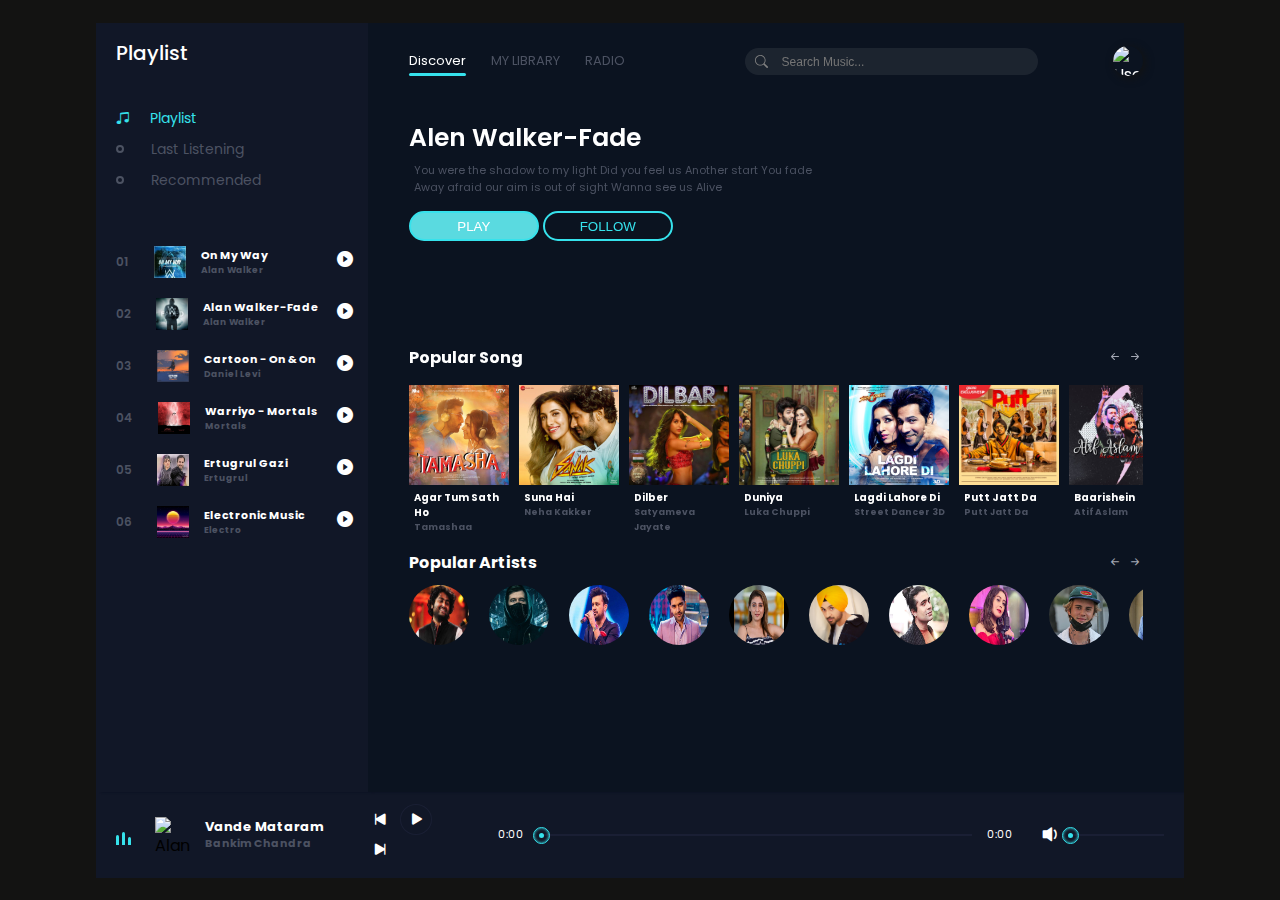
==== index (1).html @ fe424149 "create homepage" ====
<!DOCTYPE html>
<html lang="en">

<head>
    
    <meta charset="UTF-8">
    <meta name="viewport" content="width=device-width, initial-scale=1.0">
    <link rel="stylesheet" href="https://cdn.jsdelivr.net/npm/bootstrap-icons@1.7.2/font/bootstrap-icons.css">
    <link rel="stylesheet" href="style.css">
    <title>Music App</title>
</head>

<body>



<header>
    <div class="menu_side">
        <h1>Playlist</h1>
        <div class="playlist">
            <h4 class="active"><span></span><i class="bi bi-music-note-beamed"></i> Playlist</h4>
            <h4 ><span></span><i class="bi bi-music-note-beamed"></i> Last Listening</h4>
            <h4 ><span></span><i class="bi bi-music-note-beamed"></i> Recommended</h4>
        </div>
        <div class="menu_song">
            <li class="songItem">
                <span>01</span>
                <img src="img/1.jpg" alt="Alan">
                <h5>
                    On My Way
                    <div class="subtitle">Alan Walker</div>
                </h5>
                    <i class="bi playListPlay bi-play-circle-fill" id="1"></i>
            </li>
            <li class="songItem">
                <span>02</span>
                <img src="img/1.jpg" alt="Alan">
                <h5>
                    On My Way
                    <div class="subtitle">Alan Walker</div>
                </h5>
                    <i class="bi playListPlay bi-play-circle-fill" id="2"></i>
            </li>
            <li class="songItem">
                <span>03</span>
                <img src="img/1.jpg" alt="Alan">
                <h5>
                    On My Way
                    <div class="subtitle">Alan Walker</div>
                </h5>
                    <i class="bi playListPlay bi-play-circle-fill" id="3"></i>
            </li>
            <li class="songItem">
                <span>04</span>
                <img src="img/1.jpg" alt="Alan">
                <h5>
                    On My Way
                    <div class="subtitle">Alan Walker</div>
                </h5>
                    <i class="bi playListPlay bi-play-circle-fill" id="4"></i>
            </li>
            <li class="songItem">
                <span>05</span>
                <img src="img/1.jpg" alt="Alan">
                <h5>
                    On My Way
                    <div class="subtitle">Alan Walker</div>
                </h5>
                    <i class="bi playListPlay bi-play-circle-fill" id="5"></i>
            </li>
            <li class="songItem">
                <span>06</span>
                <img src="img/1.jpg" alt="Alan">
                <h5>
                    On My Way
                    <div class="subtitle">Alan Walker</div>
                </h5>
                    <i class="bi playListPlay bi-play-circle-fill" id="6"></i>
            </li>
        </div>
    </div>


    <div class="song_side">
        <nav>
            <ul>
                <li>Discover <span></span></li>
                <li>MY LIBRARY</li>
                <li>RADIO</li>
            </ul>
            <div class="search">
                <i class="bi bi-search"></i>
                <input type="text" placeholder="Search Music...">
            </div>
            <div class="user">
                <img src="bg.jpg" alt="User" title="InovationHub">
            </div>
        </nav>
        <div class="content">
            <h1>Alen Walker-Fade</h1>
            <p>
                You were the shadow to my light Did you feel us Another start You fade 
                <br>
                Away afraid our aim is out of sight Wanna see us Alive
            </p>
            <div class="buttons">
                <button>PLAY</button>
                <button>FOLLOW</button>
            </div>
        </div>
        <div class="popular_song">
            <div class="h4">
                <h4>Popular Song</h4>
                <div class="btn_s">
                    <i id="left_scroll" class="bi bi-arrow-left-short"></i>
                    <i id="right_scroll" class="bi bi-arrow-right-short"></i>
                </div>
            </div>
            <div class="pop_song">
                <li class="songItem">
                    <div class="img_play">
                        <img src="img/1.jpg" alt="alan">
                        <i class="bi playListPlay bi-play-circle-fill" id="7"></i>
                    </div>
                    <h5>On My Way
                        <br>
                        <div class="subtitle">Alan Walker</div>
                    </h5>
                </li>
                <li class="songItem">
                    <div class="img_play">
                        <img src="img/1.jpg" alt="alan">
                        <i class="bi playListPlay bi-play-circle-fill" id="8"></i>
                        <!-- change All id  -->
                    </div>
                    <h5>On My Way
                        <br>
                        <div class="subtitle">Alan Walker</div>
                    </h5>
                </li>
                <li class="songItem">
                    <div class="img_play">
                        <img src="img/1.jpg" alt="alan">
                        <i class="bi playListPlay bi-play-circle-fill" id="9"></i>
                    </div>
                    <h5>On My Way
                        <br>
                        <div class="subtitle">Alan Walker</div>
                    </h5>
                </li>
                <li class="songItem">
                    <div class="img_play">
                        <img src="img/1.jpg" alt="alan">
                        <i class="bi playListPlay bi-play-circle-fill" id="10"></i>
                    </div>
                    <h5>On My Way
                        <br>
                        <div class="subtitle">Alan Walker</div>
                    </h5>
                </li>
                <li class="songItem">
                    <div class="img_play">
                        <img src="img/1.jpg" alt="alan">
                        <i class="bi playListPlay bi-play-circle-fill" id="11"></i>
                    </div>
                    <h5>On My Way
                        <br>
                        <div class="subtitle">Alan Walker</div>
                    </h5>
                </li>
                <li class="songItem">
                    <div class="img_play">
                        <img src="img/1.jpg" alt="alan">
                        <i class="bi playListPlay bi-play-circle-fill" id="12"></i>
                    </div>
                    <h5>On My Way
                        <br>
                        <div class="subtitle">Alan Walker</div>
                    </h5>
                </li>
                <li class="songItem">
                    <div class="img_play">
                        <img src="img/1.jpg" alt="alan">
                        <i class="bi playListPlay bi-play-circle-fill" id="13"></i>
                    </div>
                    <h5>On My Way
                        <br>
                        <div class="subtitle">Alan Walker</div>
                    </h5>
                </li>
                <li class="songItem">
                    <div class="img_play">
                        <img src="img/1.jpg" alt="alan">
                        <i class="bi playListPlay bi-play-circle-fill" id="14"></i>
                    </div>
                    <h5>On My Way
                        <br>
                        <div class="subtitle">Alan Walker</div>
                    </h5>
                </li>
                <li class="songItem">
                    <div class="img_play">
                        <img src="img/1.jpg" alt="alan">
                        <i class="bi playListPlay bi-play-circle-fill" id="15"></i>
                    </div>
                    <h5>On My Way
                        <br>
                        <div class="subtitle">Alan Walker</div>
                    </h5>
                </li>
            </div>
        </div>
        <div class="popular_artists">
            <div class="h4">
                <h4>Popular Artists</h4>
                <div class="btn_s">
                    <i id="left_scrolls" class="bi bi-arrow-left-short"></i>
                    <i id="right_scrolls" class="bi bi-arrow-right-short"></i>
                </div>
            </div>
            <div class="item">
                <li>
                    <img src="img/arjit.jpg" alt="Arjit Singh" title="Arjit Singh">
                </li>
                <li>
                    <img src="img/alan.jpg" alt="Alan Walker" title="Alan Walker">
                </li>
                <li>
                    <img src="img/atif.jpg" alt="Atif Aslam" title="Atif Aslam">
                </li>
                <li>
                    <img src="img/guru.jpg" alt="Guru RAndawa" title="Guru Randawa">
                </li>
                <li>
                    <img src="img/dhvani.jpg" alt="Dhvani" title="Dhvani">
                </li>
                <li>
                    <img src="img/Diljit_Dosanjh.jpg" alt="Diljit Dosanjh" title="Diljit Dosanjh">
                </li>
                <li>
                    <img src="img/jubin Nautiyal.jpg" alt="Jubin Nautiyal" title="Jubin Nautiyal">
                </li>
                <li>
                    <img src="img/neha.jpg" alt="Neha Kakker" title="Neha Kakker">
                </li>
                <li>
                    <img src="img/justin-bieber-lede.jpg" alt="Justin Bieber" title="Justin Bieber">
                </li>
                <li>
                    <img src="img/honey.jpg" alt="Honey Singh" title="Honey Singh">
                </li>
                <li>
                    <img src="img/akhil.jpg" alt="Akhil" title="Akhil">
                </li>
                <!-- change all img  -->
            </div>
        </div>
    </div>


    <div class="master_play">
        <div class="wave">
            <div class="wave1"></div>
            <div class="wave1"></div>
            <div class="wave1"></div>
        </div>
        <img src="img/26th.jpg" alt="Alan" id="poster_master_play">
        <h5 id="title">Vande Mataram<br>
            <div class="subtitle">Bankim Chandra</div>
        </h5>
        <div class="icon">
            <i class="bi bi-skip-start-fill" id="back"></i>
            <i class="bi bi-play-fill" id="masterPlay"></i>
            <i class="bi bi-skip-end-fill" id="next"></i>
        </div>
        <span id="currentStart">0:00</span>
        <div class="bar">
            <input type="range" id="seek" min="0" value="0" max="100">
            <div class="bar2" id="bar2"></div>
            <div class="dot"></div>
        </div>
        <span id="currentEnd">0:00</span>

        <div class="vol">
            <i class="bi bi-volume-down-fill" id="vol_icon"></i>
            <input type="range" id="vol" min="0" value="30" max="100">
            <div class="vol_bar"></div>
            <div class="dot" id="vol_dot"></div>
        </div>
    </div>
</header>
    <script src="script.js"></script>
</body>

</html>
---- style.css ----
@import url('https://fonts.googleapis.com/css2?family=Poppins:wght@100;200;300;400;500;600;700;800;900&display=swap');
* {
    padding: 0%;
    margin: 0%;
    box-sizing: border-box;
}

body {
    width: 100%;
    height: 100vh;
    background-color: #131312;
    font-family: 'Poppins' , sans-serif;
    display: flex;
    align-items: center;
    justify-content: center;
}

header {
    width: 85%;
    height: 95%;
    /* border: 1px solid #fff; */
    display: flex;
    flex-wrap: wrap;
    overflow: hidden;
}

header .menu_side, .song_side {
    position: relative;
    width: 25%;
    height: 90%;
    /* border: 1px solid #fff; */
    background-color: #111727;
    box-shadow: 5px 0px 2px #090f1f;
    color: #fff;
}

header .song_side {
    width:75%;
    background: #0b1320;
}

header .master_play {
    width: 100%;
    height: 10%;
    background: #111727;
    box-shadow: 0px 3px 8px #090f1f;
}

header .menu_side h1 {
    font-size: 20px;
    margin: 15px 0px 0px 20px;
    font-weight: 500;
}

header .menu_side .playlist {
    margin:  40px 0px 0px 20px;
}

header .menu_side .playlist h4 {
    font-size: 14px;
    font-weight: 400;
    padding-bottom: 10px;
    color: #4c5262;
    cursor: pointer;
    display: flex;
    align-items: center;
    transition: .3s linear;
}
header .menu_side .playlist h4:hover {
    color: #fff;
}
header .menu_side .playlist h4 span{
    position: relative;
    margin-right: 35px;
}
header .menu_side .playlist h4 span::before{
    content: '';
    position: absolute;
    width: 4px;
    height: 4px;
    border: 2px solid #4c5262;
    border-radius: 50%;
    top: -4px;
    transition: .3s linear;
}
header .menu_side .playlist h4:hover span::before{
    border: 2px solid #fff;
}
header .menu_side .playlist h4 .bi{
    display: none;
}
header .menu_side .playlist .active{
    color: #36e2ec;
}
header .menu_side .playlist .active span{
    display: none;
}
header .menu_side .playlist .active .bi{
    display: flex;
    margin-right: 20px;
}
header .menu_side .menu_song {
    width: 100%;
    height: 300px;
    /* border: 1px solid #fff; */
    margin-top: 40px;
}
header .menu_side .menu_song li{
    position: relative;
    list-style-type: none;
    padding: 5px 0px 5px 20px;
    display: flex;
    align-items: center;
    margin-bottom: 10px;
    cursor: pointer;
    transition: .3s linear;
}
header .menu_side .menu_song li:hover{
    background: rgb(105, 105, 170,.1);
}
header .menu_side .menu_song li span{
    font-size: 12px;
    font-weight: 600;
    color: #4c5262;
}
header .menu_side .menu_song li img{
    width: 32px;
    height: 32px;
    margin-left: 25px;
}
header .menu_side .menu_song li h5{
    font-size: 11px;
    margin-left: 15px;
}
header .menu_side .menu_song li h5 .subtitle{
    font-size: 9px;
    color: #4c5262;
}
header .menu_side .menu_song li .bi{
    position: absolute;
    right: 15px;
    top: 6px;
    font-size: 16px;
}

header .master_play {
    display: flex;
    align-items: center;
    padding: 0px 20px;
}
header .master_play .wave{
    width: 30px;
    height: 30px;
    /* border: 1px solid #fff; */
    padding-bottom: 5px;
    display: flex;
    align-items: flex-end;
    margin-right: 10px;
}
header .master_play .wave .wave1{
    width: 3px;
    height: 10px;
    margin-right: 3px ;
    border-radius: 10px 10px 0px 0px ;
    background: #36e2ec;
    animation: unset;
}
header .master_play .wave .wave1:nth-child(2){
    height: 13px;
    /* animation-delay: .4s; */
}
header .master_play .wave .wave1:nth-child(3){
    height: 8px;
    /* animation-delay: .8s; */
}
/* javascript class wave  */
header .master_play .active2 .wave1{
    animation: wave .5s linear infinite;
}
header .master_play .active2 .wave1:nth-child(2){
    animation-delay: .4s;
}
header .master_play .active2 .wave1:nth-child(3){
    animation-delay: .8s;
}

@keyframes wave {
    0%{
        height: 10px;
    }
    50%{
        height: 15px;
    }
    100%{
        height: 10px;
    }
}


header .master_play img {
    width: 35px;
    height: 35px;
}
header .master_play h5 {
    width: 130px;
    font-size: 13px;
    margin-left: 15px;
    color: #fff;
    line-height: 17px;
}
header .master_play h5 .subtitle{
   font-size: 11px;
   color: #4c5262;
}
header .master_play .icon{
   font-size: 20px;
   color: #fff;
   margin: 0px 20px 0px 40px;
   outline: none;
}
header .master_play .icon .bi{
 cursor: pointer;
 outline: none;
}
header .master_play .icon .bi:nth-child(2){
border: 1px solid rgb(105, 105, 170,.1);
border-radius: 50%;
padding: 1px 4px 0px 6px;
margin: 0px 5px;
transition: .3s linear;
}

header .master_play span {
    color: #fff;
    width: 32px;
    font-size: 11px;
    font-weight: 400;
}
header .master_play #currentStart{
    margin: 0px 0px 0px 20px;
}

header .master_play .bar {
    position: relative;
    width: 43%;
    height: 2px;
    background: rgb(105, 105, 170,.1);
    margin: 0px 15px 0px 10px;
}
header .master_play .bar .bar2{
   position: absolute;
   background: #36e2ec;
   width: 0%;
   height: 100%;
   top: 0;
   transition: 1s linear;
}
header .master_play .bar .dot{
   position: absolute;
   width: 5px;
   height: 5px;
   background: #36e2ec;
   border-radius: 50%;
   left: 0%;
   top: -1px;
   transition: 1s linear;
}
header .master_play .bar .dot::before{
    content: '';
   position: absolute;
   width: 15px;
   height: 15px;
   border:1px solid #36e2ec;
   border-radius: 50%;
   left: -6px;
   top: -6px;
  box-shadow: inset 0px 0px 3px #36e2ec;
}
header .master_play .bar input{
   position: absolute;
   width: 100%;
   top: -6px;
   left: 0;
   cursor: pointer;
   z-index: 99999999;
   transition: 3s linear;
   opacity: 0;
}
header .master_play .vol{
  position: relative;
  width: 100px;
  height: 2px;
  margin-left: 50px;
 background: rgb(105, 105, 170,.1); 
}
header .master_play .vol .bi{
position: absolute;
color: #fff;
font-size: 25px;
top: -17px;
left: -30px;
}
header .master_play .vol input{
    position: absolute;
    width: 100%;
    top: -10px;
    left: 0;
    cursor: pointer;
    z-index: 99999999;
    transition: 3s linear;
    opacity: 0;
 }

 header .master_play .vol .vol_bar{
    position: absolute;
    background: #36e2ec;
    width: 0%;
    height: 100%;
    top: 0;
    transition: 1s linear;
 }
 header .master_play .vol .dot{
    position: absolute;
    width: 5px;
    height: 5px;
    background: #36e2ec;
    border-radius: 50%;
    left: 0%;
    top: -1px;
    transition: 1s linear;
 }
 header .master_play .vol .dot::before{
     content: '';
    position: absolute;
    width: 15px;
    height: 15px;
    border:1px solid #36e2ec;
    border-radius: 50%;
    left: -6px;
    top: -6px;
   box-shadow: inset 0px 0px 3px #36e2ec;
 }

 header .song_side {
     z-index: 2;
 }
 header .song_side::before{
     content: '';
     position: absolute;
     width: 100%;
     height: 300px;
     background: url('bg.png');
     z-index: -1;
 }
 header .song_side nav{
    width: 90%;
    height: 10%;
    margin: auto;
    /* border: 1px solid #fff; */
    display: flex;
    align-items: center;
    justify-content: space-between;
 }
 header .song_side nav ul{
    display: flex;
 }
 header .song_side nav ul li{
    position: relative;
    list-style-type: none;
    font-size: 13px;
    color: #4c5262;
    margin-right: 25px;
    cursor: pointer;
    transition: .3s linear;
 }
 header .song_side nav ul li:hover{
   color: #fff;
 }
 header .song_side nav ul li:nth-child(1){
   color: #fff;
 }
 header .song_side nav ul li span{
   position: absolute;
   width: 100%;
   height: 2.5px;
   background: #36e2ec;
   bottom: -5px;
   left: 0;
   border-radius: 20px;
 }
 header .song_side nav .search{
   position: relative;
   width: 40%;
   padding: 1px 10px;
   border-radius: 20px;
   color: gray;
 }
 header .song_side nav .search::before{
     content: '';
   position: absolute;
   width: 100%;
   height: 100%;
   border-radius: 20px;
   background: rgb(184, 184, 184,.1);
   backdrop-filter: blur(5px);
   z-index: -1;
 }
 header .song_side nav .search .bi{
    font-size: 13px;
    padding: 3px 0px 0px 10px;
 }
 header .song_side nav .search input{
    background: none;
    outline: none;
    border: none;
    padding: 0px 10px;
    color: #fff;
    font-size: 12px;
 }
 header .song_side nav .user{
    position: relative;
    width: 30px;
    height: 30px;
    border-radius: 50%;
    cursor: pointer;
 }
 header .song_side nav .user img{
    position: absolute;
    width: 30px;
    height: 30px;
    border-radius: 50%;
    box-shadow: 2px 2px 8px #131312;
 }

 header .song_side .content {
     width:90%;
     height: 30%;
     margin: auto;
     /* border: 1px solid #fff; */
     padding-top: 20px;
 }
 
 header .song_side .content h1{
    font-size: 25px;
    font-weight: 600;
 }
 header .song_side .content p{
    font-size: 11px;
    font-weight: 400;
    color: #4c5262;
    margin: 5px;
 }
 header .song_side .content .buttons{
    margin-top: 15px;
 }
 header .song_side .content .buttons button{
    width: 130px;
    height: 30px;
    border: 2px solid #36e2ec;
    outline: none;
    border-radius: 20px;
    background: #5adae0;
    color: #fff;
    cursor: pointer;
    transition: .3s linear;
 }
 header .song_side .content .buttons button:hover{
    border: 2px solid #36e2ec;
    background: none;
    color: #36e2ec;
 }
 header .song_side .content .buttons button:nth-child(2){
    border: 2px solid #36e2ec;
    background: none;
    color: #36e2ec;
 }
 header .song_side .content .buttons button:nth-child(2):hover{
    border: 2px solid #36e2ec;
    background: #36e2ec;
    color: #fff;
 }

 header .song_side .popular_song {
     width: 90%;
     height: auto;
     /* border: 1px solid #fff; */
     margin: auto;
     margin-top: 15px;
 }
 header .song_side .popular_song .h4{
    display: flex;
    align-items: center;
    justify-content: space-between;
 }
 header .song_side .popular_song .h4 .bi{
    color: #a4a8b4;
    cursor: pointer;
    transition: .3s linear;
 }
 header .song_side .popular_song .h4 .bi:hover{
    color: #fff;
 }

 header .song_side .popular_song .pop_song {
     width: 100%;
     height: 150px;
     margin-top: 15px;
     display: flex;
     overflow-x: auto;
     scroll-behavior: smooth;
 }
 header .song_side .popular_song .pop_song::-webkit-scrollbar{
     display: none;
 }
 header .song_side .popular_song .pop_song li{
     min-width: 100px;
     height: 140px;
     list-style-type: none;
     margin-right: 10px;
     transition: .3s linear;
 }
 header .song_side .popular_song .pop_song li:hover{
     background: rgb(105, 105, 170,.1);
 }
 header .song_side .popular_song .pop_song li .img_play{
    position: relative;
    width: 100px;
    height: 100px;
    display: flex;
    align-items: center;
    justify-content: center;
 }
 header .song_side .popular_song .pop_song li .img_play img{
   width: 100%;
   height: 100%;
 }
 header .song_side .popular_song .pop_song li .img_play .bi{
   position: absolute;
   font-size: 20px;
   cursor: pointer;
   transition: .3s linear;
   opacity: 0;
 }
 header .song_side .popular_song .pop_song li .img_play:hover .bi{
   opacity: 1;
 }
 header .song_side .popular_song .pop_song li h5{
   padding: 5px 0px 0px 5px;
   line-height: 15px;
   font-size: 10px;
 }
 header .song_side .popular_song .pop_song li h5 .subtitle{
   font-size: 9px;
   color: #4c5262;
 }

 header .song_side .popular_artists {
    width: 90%;
    height: auto;
    /* border: 1px solid #fff; */
    margin: auto;
    margin-top: 15px;
}
header .song_side .popular_artists .h4{
   display: flex;
   align-items: center;
   justify-content: space-between;
}
header .song_side .popular_artists .h4 .bi{
   color: #a4a8b4;
   cursor: pointer;
   transition: .3s linear;
}
header .song_side .popular_artists .h4 .bi:hover{
   color: #fff;
}
header .song_side .popular_artists .item{
  width: 100%;
  height: auto;
  margin-top: 10px;
  display: flex;
  overflow-x: auto;
  scroll-behavior: smooth;
}
header .song_side .popular_artists .item::-webkit-scrollbar{
  display: none;
}
header .song_side .popular_artists .item li{
 list-style-type: none;
 position: relative;
 min-width: 60px;
 height: 60px;
 /* background-color: #fff; */
 border-radius: 50%;
 margin-right: 20px;
 cursor: pointer;
}
header .song_side .popular_artists .item li img{
 width: 100%;
 height: 100%;
 border-radius: 50%;
 position: absolute;
}










@media screen and (max-width:600px){

header {
    width: 85%;
    height: 95%;
    /* border: 1px solid #fff; */
    display: flex;
    flex-wrap: wrap;
    overflow: hidden;
}

header .menu_side, .song_side {
    position: relative;
    width: 35%;
    height: 90%;
    /* border: 1px solid #fff; */
    background-color: #111727;
    box-shadow: 5px 0px 2px #090f1f;
    color: #fff;
}

header .song_side {
    width:65%;
    background: #0b1320;
}

header .master_play {
    width: 80%;
    height: 15%;
    background: #111727;
    box-shadow: 0px 3px 8px #090f1f;
}

header .menu_side h1 {
    font-size: 10px;
    margin: 15px 0px 0px 20px;
    font-weight: 300;
}

header .menu_side .playlist {
    margin:  20px 0px 0px 10px;
}

header .menu_side .playlist h4 {
    font-size: 10px;
    font-weight: 300;
    padding-bottom: 15px;
    color: #4c5262;
    cursor: auto;
    display: flex;
    align-items: center;
    transition: .3s linear;
}
header .menu_side .playlist h4:hover {
    color: #fff;
}
header .menu_side .playlist h4 span{
    position: relative;
    margin-right: 35px;
}
header .menu_side .playlist h4 span::before{
    content: '';
    position: absolute;
    width: 4px;
    height: 4px;
    border: 2px solid #4c5262;
    border-radius: 50%;
    top: -4px;
    transition: .3s linear;
}
header .menu_side .playlist h4:hover span::before{
    border: 2px solid #fff;
}
header .menu_side .playlist h4 .bi{
    display: none;
}
header .menu_side .playlist .active{
    color: #36e2ec;
}
header .menu_side .playlist .active span{
    display: none;
}
header .menu_side .playlist .active .bi{
    display: flex;
    margin-right: 20px;
}
header .menu_side .menu_song {
    width: 100%;
    height: 300px;
    /* border: 1px solid #fff; */
    margin-top: 40px;
}
header .menu_side .menu_song li{
    position: relative;
    list-style-type: none;
    padding: 5px 0px 5px 20px;
    display: flex;
    align-items: center;
    margin-bottom: 10px;
    cursor: pointer;
    transition: .3s linear;
}
header .menu_side .menu_song li:hover{
    background: rgb(105, 105, 170,.1);
}
header .menu_side .menu_song li span{
    font-size: 12px;
    font-weight: 600;
    color: #4c5262;
}
header .menu_side .menu_song li img{
    width: 32px;
    height: 32px;
    margin-left: 25px;
}
header .menu_side .menu_song li h5{
    font-size: 11px;
    margin-left: 15px;
}
header .menu_side .menu_song li h5 .subtitle{
    font-size: 9px;
    color: #4c5262;
}
header .menu_side .menu_song li .bi{
    position: absolute;
    right: 15px;
    top: 6px;
    font-size: 16px;
}

header .master_play {
    display: flex;
    align-items: center;
    padding: 0px 20px;
}
header .master_play .wave{
    width: 30px;
    height: 30px;
    /* border: 1px solid #fff; */
    padding-bottom: 5px;
    display: flex;
    align-items: flex-end;
    margin-right: 10px;
}
header .master_play .wave .wave1{
    width: 3px;
    height: 10px;
    margin-right: 3px ;
    border-radius: 10px 10px 0px 0px ;
    background: #36e2ec;
    animation: unset;
}
header .master_play .wave .wave1:nth-child(2){
    height: 13px;
    /* animation-delay: .4s; */
}
header .master_play .wave .wave1:nth-child(3){
    height: 8px;
    /* animation-delay: .8s; */
}
/* javascript class wave  */
header .master_play .active2 .wave1{
    animation: wave .5s linear infinite;
}
header .master_play .active2 .wave1:nth-child(2){
    animation-delay: .4s;
}
header .master_play .active2 .wave1:nth-child(3){
    animation-delay: .8s;
}

@keyframes wave {
    0%{
        height: 10px;
    }
    50%{
        height: 15px;
    }
    100%{
        height: 10px;
    }
}


header .master_play img {
    width: 35px;
    height: 35px;
}
header .master_play h5 {
    width: 130px;
    font-size: 13px;
    margin-left: 15px;
    color: #fff;
    line-height: 17px;
}
header .master_play h5 .subtitle{
   font-size: 11px;
   color: #4c5262;
}
header .master_play .icon{
   font-size: 20px;
   color: #fff;
   margin: 0px 20px 0px 40px;
   outline: none;
}
header .master_play .icon .bi{
 cursor: pointer;
 outline: none;
}
header .master_play .icon .bi:nth-child(2){
border: 1px solid rgb(105, 105, 170,.1);
border-radius: 50%;
padding: 1px 4px 0px 6px;
margin: 0px 5px;
transition: .3s linear;
}

header .master_play span {
    color: #fff;
    width: 32px;
    font-size: 11px;
    font-weight: 400;
}
header .master_play #currentStart{
    margin: 0px 0px 0px 20px;
}

header .master_play .bar {
    position: relative;
    width: 43%;
    height: 2px;
    background: rgb(105, 105, 170,.1);
    margin: 0px 15px 0px 10px;
}
header .master_play .bar .bar2{
   position: absolute;
   background: #36e2ec;
   width: 0%;
   height: 100%;
   top: 0;
   transition: 1s linear;
}
header .master_play .bar .dot{
   position: absolute;
   width: 5px;
   height: 5px;
   background: #36e2ec;
   border-radius: 50%;
   left: 0%;
   top: -1px;
   transition: 1s linear;
}
header .master_play .bar .dot::before{
    content: '';
   position: absolute;
   width: 15px;
   height: 15px;
   border:1px solid #36e2ec;
   border-radius: 50%;
   left: -6px;
   top: -6px;
  box-shadow: inset 0px 0px 3px #36e2ec;
}
header .master_play .bar input{
   position: absolute;
   width: 100%;
   top: -6px;
   left: 0;
   cursor: pointer;
   z-index: 99999999;
   transition: 3s linear;
   opacity: 0;
}
header .master_play .vol{
  position: relative;
  width: 100px;
  height: 2px;
  margin-left: 50px;
 background: rgb(105, 105, 170,.1); 
}
header .master_play .vol .bi{
position: absolute;
color: #fff;
font-size: 25px;
top: -17px;
left: -30px;
}
header .master_play .vol input{
    position: absolute;
    width: 100%;
    top: -10px;
    left: 0;
    cursor: pointer;
    z-index: 99999999;
    transition: 3s linear;
    opacity: 0;
 }

 header .master_play .vol .vol_bar{
    position: absolute;
    background: #36e2ec;
    width: 0%;
    height: 100%;
    top: 0;
    transition: 1s linear;
 }
 header .master_play .vol .dot{
    position: absolute;
    width: 5px;
    height: 5px;
    background: #36e2ec;
    border-radius: 50%;
    left: 0%;
    top: -1px;
    transition: 1s linear;
 }
 header .master_play .vol .dot::before{
     content: '';
    position: absolute;
    width: 15px;
    height: 15px;
    border:1px solid #36e2ec;
    border-radius: 50%;
    left: -6px;
    top: -6px;
   box-shadow: inset 0px 0px 3px #36e2ec;
 }

 header .song_side {
     z-index: 2;
 }
 header .song_side::before{
     content: '';
     position: absolute;
     width: 100%;
     height: 300px;
     background: url('bg.png');
     z-index: -1;
 }
 header .song_side nav{
    width: 90%;
    height: 10%;
    margin: auto;
    /* border: 1px solid #fff; */
    display: flex;
    align-items: center;
    justify-content: space-between;
 }
 header .song_side nav ul{
    display: flex;
 }
 header .song_side nav ul li{
    position: relative;
    list-style-type: none;
    font-size: 13px;
    color: #4c5262;
    margin-right: 25px;
    cursor: pointer;
    transition: .3s linear;
 }
 header .song_side nav ul li:hover{
   color: #fff;
 }
 header .song_side nav ul li:nth-child(1){
   color: #fff;
 }
 header .song_side nav ul li span{
   position: absolute;
   width: 100%;
   height: 2.5px;
   background: #36e2ec;
   bottom: -5px;
   left: 0;
   border-radius: 20px;
 }
 header .song_side nav .search{
   position: relative;
   width: 40%;
   padding: 1px 10px;
   border-radius: 20px;
   color: gray;
 }
 header .song_side nav .search::before{
     content: '';
   position: absolute;
   width: 100%;
   height: 100%;
   border-radius: 20px;
   background: rgb(184, 184, 184,.1);
   backdrop-filter: blur(5px);
   z-index: -1;
 }
 header .song_side nav .search .bi{
    font-size: 13px;
    padding: 3px 0px 0px 10px;
 }
 header .song_side nav .search input{
    background: none;
    outline: none;
    border: none;
    padding: 0px 10px;
    color: #fff;
    font-size: 12px;
 }
 header .song_side nav .user{
    position: relative;
    width: 30px;
    height: 30px;
    border-radius: 50%;
    cursor: pointer;
 }
 header .song_side nav .user img{
    position: absolute;
    width: 30px;
    height: 30px;
    border-radius: 50%;
    box-shadow: 2px 2px 8px #131312;
 }

 header .song_side .content {
     width:90%;
     height: 30%;
     margin: auto;
     /* border: 1px solid #fff; */
     padding-top: 20px;
 }
 
 header .song_side .content h1{
    font-size: 25px;
    font-weight: 600;
 }
 header .song_side .content p{
    font-size: 11px;
    font-weight: 400;
    color: #4c5262;
    margin: 5px;
 }
 header .song_side .content .buttons{
    margin-top: 15px;
 }
 header .song_side .content .buttons button{
    width: 130px;
    height: 30px;
    border: 2px solid #36e2ec;
    outline: none;
    border-radius: 20px;
    background: #5adae0;
    color: #fff;
    cursor: pointer;
    transition: .3s linear;
 }
 header .song_side .content .buttons button:hover{
    border: 2px solid #36e2ec;
    background: none;
    color: #36e2ec;
 }
 header .song_side .content .buttons button:nth-child(2){
    border: 2px solid #36e2ec;
    background: none;
    color: #36e2ec;
 }
 header .song_side .content .buttons button:nth-child(2):hover{
    border: 2px solid #36e2ec;
    background: #36e2ec;
    color: #fff;
 }

 header .song_side .popular_song {
     width: 90%;
     height: auto;
     /* border: 1px solid #fff; */
     margin: auto;
     margin-top: 15px;
 }
 header .song_side .popular_song .h4{
    display: flex;
    align-items: center;
    justify-content: space-between;
 }
 header .song_side .popular_song .h4 .bi{
    color: #a4a8b4;
    cursor: pointer;
    transition: .3s linear;
 }
 header .song_side .popular_song .h4 .bi:hover{
    color: #fff;
 }

 header .song_side .popular_song .pop_song {
     width: 100%;
     height: 150px;
     margin-top: 15px;
     display: flex;
     overflow-x: auto;
     scroll-behavior: smooth;
 }
 header .song_side .popular_song .pop_song::-webkit-scrollbar{
     display: none;
 }
 header .song_side .popular_song .pop_song li{
     min-width: 100px;
     height: 140px;
     list-style-type: none;
     margin-right: 10px;
     transition: .3s linear;
 }
 header .song_side .popular_song .pop_song li:hover{
     background: rgb(105, 105, 170,.1);
 }
 header .song_side .popular_song .pop_song li .img_play{
    position: relative;
    width: 100px;
    height: 100px;
    display: flex;
    align-items: center;
    justify-content: center;
 }
 header .song_side .popular_song .pop_song li .img_play img{
   width: 100%;
   height: 100%;
 }
 header .song_side .popular_song .pop_song li .img_play .bi{
   position: absolute;
   font-size: 20px;
   cursor: pointer;
   transition: .3s linear;
   opacity: 0;
 }
 header .song_side .popular_song .pop_song li .img_play:hover .bi{
   opacity: 1;
 }
 header .song_side .popular_song .pop_song li h5{
   padding: 5px 0px 0px 5px;
   line-height: 15px;
   font-size: 10px;
 }
 header .song_side .popular_song .pop_song li h5 .subtitle{
   font-size: 9px;
   color: #4c5262;
 }

 header .song_side .popular_artists {
    width: 90%;
    height: auto;
    /* border: 1px solid #fff; */
    margin: auto;
    margin-top: 15px;
}
header .song_side .popular_artists .h4{
   display: flex;
   align-items: center;
   justify-content: space-between;
}
header .song_side .popular_artists .h4 .bi{
   color: #a4a8b4;
   cursor: pointer;
   transition: .3s linear;
}
header .song_side .popular_artists .h4 .bi:hover{
   color: #fff;
}
header .song_side .popular_artists .item{
  width: 100%;
  height: auto;
  margin-top: 10px;
  display: flex;
  overflow-x: auto;
  scroll-behavior: smooth;
}
header .song_side .popular_artists .item::-webkit-scrollbar{
  display: none;
}
header .song_side .popular_artists .item li{
 list-style-type: none;
 position: relative;
 min-width: 60px;
 height: 60px;
 /* background-color: #fff; */
 border-radius: 50%;
 margin-right: 20px;
 cursor: pointer;
}
header .song_side .popular_artists .item li img{
 width: 100%;
 height: 100%;
 border-radius: 50%;
 position: absolute;
}






  
}
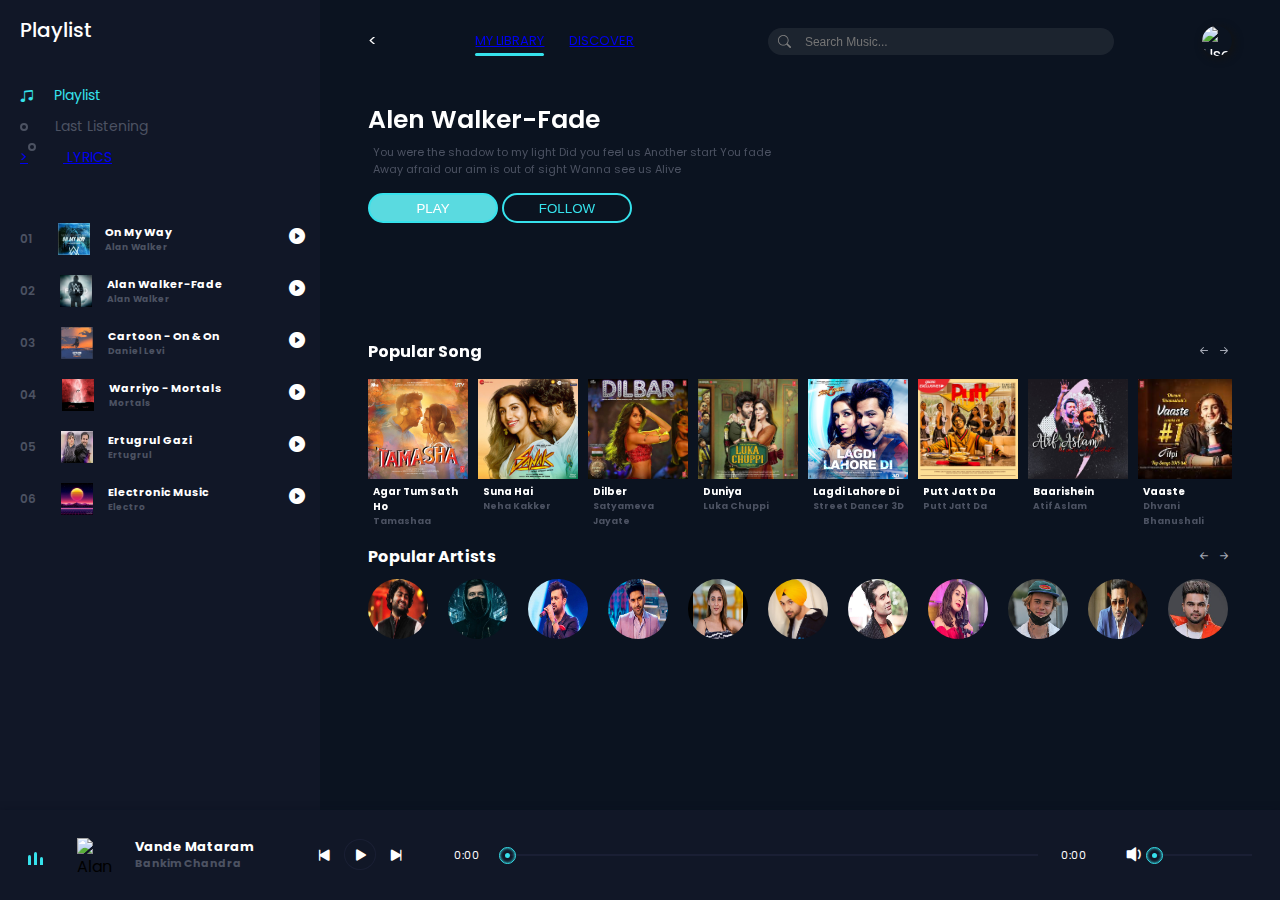
==== commit a065858d: "Add files via upload" ====
--- a/index (1).html
+++ b/index (1).html
@@ -20,7 +20,7 @@
         <div class="playlist">
             <h4 class="active"><span></span><i class="bi bi-music-note-beamed"></i> Playlist</h4>
             <h4 ><span></span><i class="bi bi-music-note-beamed"></i> Last Listening</h4>
-            <h4 ><span></span><i class="bi bi-music-note-beamed"></i> Recommended</h4>
+            <h4 ><a href="Lyrics.html" link rel="stylesheet1" href="search.css">><span></span><i class="bi bi-music-note-beamed"></i> LYRICS</a></h4>
         </div>
         <div class="menu_song">
             <li class="songItem">
@@ -83,10 +83,10 @@
 
     <div class="song_side">
         <nav>
-            <ul>
-                <li>Discover <span></span></li>
-                <li>MY LIBRARY</li>
-                <li>RADIO</li>
+            <<ul>
+                <li><a href="/index.html">MY LIBRARY <span></span></a></li>
+                <li><a href="/Discover.html">DISCOVER</a></li>
+                
             </ul>
             <div class="search">
                 <i class="bi bi-search"></i>
@@ -288,8 +288,16 @@
             <div class="dot" id="vol_dot"></div>
         </div>
     </div>
+
+    <div class="nav_bar">
+        <i class="bi bi-house-fill"></i>
+        <i class="bi bi-bullseye"></i>
+        <i class="bi bi-search"></i>
+        <i class="bi bi-heart-fill"></i>
+    </div>
 </header>
     <script src="script.js"></script>
+    <script src="search.jsjs"></script>
 </body>
 
 </html>--- a/style.css
+++ b/style.css
@@ -17,9 +17,8 @@
 }
 
 header {
-    width: 85%;
-    height: 95%;
-    /* border: 1px solid #fff; */
+    width: 100%;
+    height: 100%;
     display: flex;
     flex-wrap: wrap;
     overflow: hidden;
@@ -29,7 +28,6 @@
     position: relative;
     width: 25%;
     height: 90%;
-    /* border: 1px solid #fff; */
     background-color: #111727;
     box-shadow: 5px 0px 2px #090f1f;
     color: #fff;
@@ -147,6 +145,8 @@
 header .master_play {
     display: flex;
     align-items: center;
+    justify-content: space-evenly;
+    z-index: 10;
     padding: 0px 20px;
 }
 header .master_play .wave{
@@ -603,608 +603,46 @@
  position: absolute;
 }
 
-
-
-
-
-
-
-
+header .nav_bar {
+    display: none;
+}
 
 
 @media screen and (max-width:600px){
-
-header {
-    width: 85%;
-    height: 95%;
-    /* border: 1px solid #fff; */
-    display: flex;
-    flex-wrap: wrap;
-    overflow: hidden;
-}
-
-header .menu_side, .song_side {
-    position: relative;
-    width: 35%;
-    height: 90%;
-    /* border: 1px solid #fff; */
-    background-color: #111727;
-    box-shadow: 5px 0px 2px #090f1f;
-    color: #fff;
-}
-
-header .song_side {
-    width:65%;
-    background: #0b1320;
-}
-
-header .master_play {
-    width: 80%;
-    height: 15%;
-    background: #111727;
-    box-shadow: 0px 3px 8px #090f1f;
-}
-
-header .menu_side h1 {
-    font-size: 10px;
-    margin: 15px 0px 0px 20px;
-    font-weight: 300;
-}
-
-header .menu_side .playlist {
-    margin:  20px 0px 0px 10px;
-}
-
-header .menu_side .playlist h4 {
-    font-size: 10px;
-    font-weight: 300;
-    padding-bottom: 15px;
-    color: #4c5262;
-    cursor: auto;
-    display: flex;
-    align-items: center;
-    transition: .3s linear;
-}
-header .menu_side .playlist h4:hover {
-    color: #fff;
-}
-header .menu_side .playlist h4 span{
-    position: relative;
-    margin-right: 35px;
-}
-header .menu_side .playlist h4 span::before{
-    content: '';
-    position: absolute;
-    width: 4px;
-    height: 4px;
-    border: 2px solid #4c5262;
-    border-radius: 50%;
-    top: -4px;
-    transition: .3s linear;
-}
-header .menu_side .playlist h4:hover span::before{
-    border: 2px solid #fff;
-}
-header .menu_side .playlist h4 .bi{
-    display: none;
-}
-header .menu_side .playlist .active{
-    color: #36e2ec;
-}
-header .menu_side .playlist .active span{
-    display: none;
-}
-header .menu_side .playlist .active .bi{
-    display: flex;
-    margin-right: 20px;
-}
-header .menu_side .menu_song {
-    width: 100%;
-    height: 300px;
-    /* border: 1px solid #fff; */
-    margin-top: 40px;
-}
-header .menu_side .menu_song li{
-    position: relative;
-    list-style-type: none;
-    padding: 5px 0px 5px 20px;
-    display: flex;
-    align-items: center;
-    margin-bottom: 10px;
-    cursor: pointer;
-    transition: .3s linear;
-}
-header .menu_side .menu_song li:hover{
-    background: rgb(105, 105, 170,.1);
-}
-header .menu_side .menu_song li span{
-    font-size: 12px;
-    font-weight: 600;
-    color: #4c5262;
-}
-header .menu_side .menu_song li img{
-    width: 32px;
-    height: 32px;
-    margin-left: 25px;
-}
-header .menu_side .menu_song li h5{
-    font-size: 11px;
-    margin-left: 15px;
-}
-header .menu_side .menu_song li h5 .subtitle{
-    font-size: 9px;
-    color: #4c5262;
-}
-header .menu_side .menu_song li .bi{
-    position: absolute;
-    right: 15px;
-    top: 6px;
-    font-size: 16px;
-}
-
-header .master_play {
-    display: flex;
-    align-items: center;
-    padding: 0px 20px;
-}
-header .master_play .wave{
-    width: 30px;
-    height: 30px;
-    /* border: 1px solid #fff; */
-    padding-bottom: 5px;
-    display: flex;
-    align-items: flex-end;
-    margin-right: 10px;
-}
-header .master_play .wave .wave1{
-    width: 3px;
-    height: 10px;
-    margin-right: 3px ;
-    border-radius: 10px 10px 0px 0px ;
-    background: #36e2ec;
-    animation: unset;
-}
-header .master_play .wave .wave1:nth-child(2){
-    height: 13px;
-    /* animation-delay: .4s; */
-}
-header .master_play .wave .wave1:nth-child(3){
-    height: 8px;
-    /* animation-delay: .8s; */
-}
-/* javascript class wave  */
-header .master_play .active2 .wave1{
-    animation: wave .5s linear infinite;
-}
-header .master_play .active2 .wave1:nth-child(2){
-    animation-delay: .4s;
-}
-header .master_play .active2 .wave1:nth-child(3){
-    animation-delay: .8s;
-}
-
-@keyframes wave {
-    0%{
-        height: 10px;
-    }
-    50%{
-        height: 15px;
-    }
-    100%{
-        height: 10px;
-    }
-}
-
-
-header .master_play img {
-    width: 35px;
-    height: 35px;
-}
-header .master_play h5 {
-    width: 130px;
-    font-size: 13px;
-    margin-left: 15px;
-    color: #fff;
-    line-height: 17px;
-}
-header .master_play h5 .subtitle{
-   font-size: 11px;
-   color: #4c5262;
-}
-header .master_play .icon{
-   font-size: 20px;
-   color: #fff;
-   margin: 0px 20px 0px 40px;
-   outline: none;
-}
-header .master_play .icon .bi{
- cursor: pointer;
- outline: none;
-}
-header .master_play .icon .bi:nth-child(2){
-border: 1px solid rgb(105, 105, 170,.1);
-border-radius: 50%;
-padding: 1px 4px 0px 6px;
-margin: 0px 5px;
-transition: .3s linear;
-}
-
-header .master_play span {
-    color: #fff;
-    width: 32px;
-    font-size: 11px;
-    font-weight: 400;
-}
-header .master_play #currentStart{
-    margin: 0px 0px 0px 20px;
-}
-
-header .master_play .bar {
-    position: relative;
-    width: 43%;
-    height: 2px;
-    background: rgb(105, 105, 170,.1);
-    margin: 0px 15px 0px 10px;
-}
-header .master_play .bar .bar2{
-   position: absolute;
-   background: #36e2ec;
-   width: 0%;
-   height: 100%;
-   top: 0;
-   transition: 1s linear;
-}
-header .master_play .bar .dot{
-   position: absolute;
-   width: 5px;
-   height: 5px;
-   background: #36e2ec;
-   border-radius: 50%;
-   left: 0%;
-   top: -1px;
-   transition: 1s linear;
-}
-header .master_play .bar .dot::before{
-    content: '';
-   position: absolute;
-   width: 15px;
-   height: 15px;
-   border:1px solid #36e2ec;
-   border-radius: 50%;
-   left: -6px;
-   top: -6px;
-  box-shadow: inset 0px 0px 3px #36e2ec;
-}
-header .master_play .bar input{
-   position: absolute;
-   width: 100%;
-   top: -6px;
-   left: 0;
-   cursor: pointer;
-   z-index: 99999999;
-   transition: 3s linear;
-   opacity: 0;
-}
-header .master_play .vol{
-  position: relative;
-  width: 100px;
-  height: 2px;
-  margin-left: 50px;
- background: rgb(105, 105, 170,.1); 
-}
-header .master_play .vol .bi{
-position: absolute;
-color: #fff;
-font-size: 25px;
-top: -17px;
-left: -30px;
-}
-header .master_play .vol input{
-    position: absolute;
-    width: 100%;
-    top: -10px;
-    left: 0;
-    cursor: pointer;
-    z-index: 99999999;
-    transition: 3s linear;
-    opacity: 0;
- }
-
- header .master_play .vol .vol_bar{
-    position: absolute;
-    background: #36e2ec;
-    width: 0%;
-    height: 100%;
-    top: 0;
-    transition: 1s linear;
- }
- header .master_play .vol .dot{
-    position: absolute;
-    width: 5px;
-    height: 5px;
-    background: #36e2ec;
-    border-radius: 50%;
-    left: 0%;
-    top: -1px;
-    transition: 1s linear;
- }
- header .master_play .vol .dot::before{
-     content: '';
-    position: absolute;
-    width: 15px;
-    height: 15px;
-    border:1px solid #36e2ec;
-    border-radius: 50%;
-    left: -6px;
-    top: -6px;
-   box-shadow: inset 0px 0px 3px #36e2ec;
- }
-
- header .song_side {
-     z-index: 2;
- }
- header .song_side::before{
-     content: '';
-     position: absolute;
-     width: 100%;
-     height: 300px;
-     background: url('bg.png');
-     z-index: -1;
- }
- header .song_side nav{
-    width: 90%;
-    height: 10%;
-    margin: auto;
-    /* border: 1px solid #fff; */
-    display: flex;
-    align-items: center;
-    justify-content: space-between;
- }
- header .song_side nav ul{
-    display: flex;
- }
- header .song_side nav ul li{
-    position: relative;
-    list-style-type: none;
-    font-size: 13px;
-    color: #4c5262;
-    margin-right: 25px;
-    cursor: pointer;
-    transition: .3s linear;
- }
- header .song_side nav ul li:hover{
-   color: #fff;
- }
- header .song_side nav ul li:nth-child(1){
-   color: #fff;
- }
- header .song_side nav ul li span{
-   position: absolute;
-   width: 100%;
-   height: 2.5px;
-   background: #36e2ec;
-   bottom: -5px;
-   left: 0;
-   border-radius: 20px;
- }
- header .song_side nav .search{
-   position: relative;
-   width: 40%;
-   padding: 1px 10px;
-   border-radius: 20px;
-   color: gray;
- }
- header .song_side nav .search::before{
-     content: '';
-   position: absolute;
-   width: 100%;
-   height: 100%;
-   border-radius: 20px;
-   background: rgb(184, 184, 184,.1);
-   backdrop-filter: blur(5px);
-   z-index: -1;
- }
- header .song_side nav .search .bi{
-    font-size: 13px;
-    padding: 3px 0px 0px 10px;
- }
- header .song_side nav .search input{
-    background: none;
-    outline: none;
-    border: none;
-    padding: 0px 10px;
-    color: #fff;
-    font-size: 12px;
- }
- header .song_side nav .user{
-    position: relative;
-    width: 30px;
-    height: 30px;
-    border-radius: 50%;
-    cursor: pointer;
- }
- header .song_side nav .user img{
-    position: absolute;
-    width: 30px;
-    height: 30px;
-    border-radius: 50%;
-    box-shadow: 2px 2px 8px #131312;
- }
-
- header .song_side .content {
-     width:90%;
-     height: 30%;
-     margin: auto;
-     /* border: 1px solid #fff; */
-     padding-top: 20px;
- }
- 
- header .song_side .content h1{
-    font-size: 25px;
-    font-weight: 600;
- }
- header .song_side .content p{
-    font-size: 11px;
-    font-weight: 400;
-    color: #4c5262;
-    margin: 5px;
- }
- header .song_side .content .buttons{
-    margin-top: 15px;
- }
- header .song_side .content .buttons button{
-    width: 130px;
-    height: 30px;
-    border: 2px solid #36e2ec;
-    outline: none;
-    border-radius: 20px;
-    background: #5adae0;
-    color: #fff;
-    cursor: pointer;
-    transition: .3s linear;
- }
- header .song_side .content .buttons button:hover{
-    border: 2px solid #36e2ec;
-    background: none;
-    color: #36e2ec;
- }
- header .song_side .content .buttons button:nth-child(2){
-    border: 2px solid #36e2ec;
-    background: none;
-    color: #36e2ec;
- }
- header .song_side .content .buttons button:nth-child(2):hover{
-    border: 2px solid #36e2ec;
-    background: #36e2ec;
-    color: #fff;
- }
-
- header .song_side .popular_song {
-     width: 90%;
-     height: auto;
-     /* border: 1px solid #fff; */
-     margin: auto;
-     margin-top: 15px;
- }
- header .song_side .popular_song .h4{
-    display: flex;
-    align-items: center;
-    justify-content: space-between;
- }
- header .song_side .popular_song .h4 .bi{
-    color: #a4a8b4;
-    cursor: pointer;
-    transition: .3s linear;
- }
- header .song_side .popular_song .h4 .bi:hover{
-    color: #fff;
- }
-
- header .song_side .popular_song .pop_song {
-     width: 100%;
-     height: 150px;
-     margin-top: 15px;
-     display: flex;
-     overflow-x: auto;
-     scroll-behavior: smooth;
- }
- header .song_side .popular_song .pop_song::-webkit-scrollbar{
-     display: none;
- }
- header .song_side .popular_song .pop_song li{
-     min-width: 100px;
-     height: 140px;
-     list-style-type: none;
-     margin-right: 10px;
-     transition: .3s linear;
- }
- header .song_side .popular_song .pop_song li:hover{
-     background: rgb(105, 105, 170,.1);
- }
- header .song_side .popular_song .pop_song li .img_play{
-    position: relative;
-    width: 100px;
-    height: 100px;
-    display: flex;
-    align-items: center;
-    justify-content: center;
- }
- header .song_side .popular_song .pop_song li .img_play img{
-   width: 100%;
-   height: 100%;
- }
- header .song_side .popular_song .pop_song li .img_play .bi{
-   position: absolute;
-   font-size: 20px;
-   cursor: pointer;
-   transition: .3s linear;
-   opacity: 0;
- }
- header .song_side .popular_song .pop_song li .img_play:hover .bi{
-   opacity: 1;
- }
- header .song_side .popular_song .pop_song li h5{
-   padding: 5px 0px 0px 5px;
-   line-height: 15px;
-   font-size: 10px;
- }
- header .song_side .popular_song .pop_song li h5 .subtitle{
-   font-size: 9px;
-   color: #4c5262;
- }
-
- header .song_side .popular_artists {
-    width: 90%;
-    height: auto;
-    /* border: 1px solid #fff; */
-    margin: auto;
-    margin-top: 15px;
-}
-header .song_side .popular_artists .h4{
-   display: flex;
-   align-items: center;
-   justify-content: space-between;
-}
-header .song_side .popular_artists .h4 .bi{
-   color: #a4a8b4;
-   cursor: pointer;
-   transition: .3s linear;
-}
-header .song_side .popular_artists .h4 .bi:hover{
-   color: #fff;
-}
-header .song_side .popular_artists .item{
-  width: 100%;
-  height: auto;
-  margin-top: 10px;
-  display: flex;
-  overflow-x: auto;
-  scroll-behavior: smooth;
-}
-header .song_side .popular_artists .item::-webkit-scrollbar{
-  display: none;
-}
-header .song_side .popular_artists .item li{
- list-style-type: none;
- position: relative;
- min-width: 60px;
- height: 60px;
- /* background-color: #fff; */
- border-radius: 50%;
- margin-right: 20px;
- cursor: pointer;
-}
-header .song_side .popular_artists .item li img{
- width: 100%;
- height: 100%;
- border-radius: 50%;
- position: absolute;
-}
-
-
-
-
-
-
-  
-}+    header .nav_bar {
+        width: 100%;
+        height: 8%;
+        background-color: #0b1320;
+        color: white;
+        z-index: 100;
+        display: grid;
+        grid-template-columns: 1fr 1fr 1fr 1fr;
+        place-items: center;
+    }
+
+    header {
+        flex-flow: column;
+    }
+
+    header .menu_side {
+        /* hide side menu */
+        position: absolute;
+        right: 500em;
+    }
+    header .song_side {
+        width: 100%;
+    }
+    header .master_play {
+        width: 100%;
+    }
+    /* disable a bunch of player elements */
+    header .master_play span {
+        display: none;
+    }
+    header .master_play .bar {
+        display: none;
+    }
+    header .master_play .vol{
+        display: none;
+    }
+}
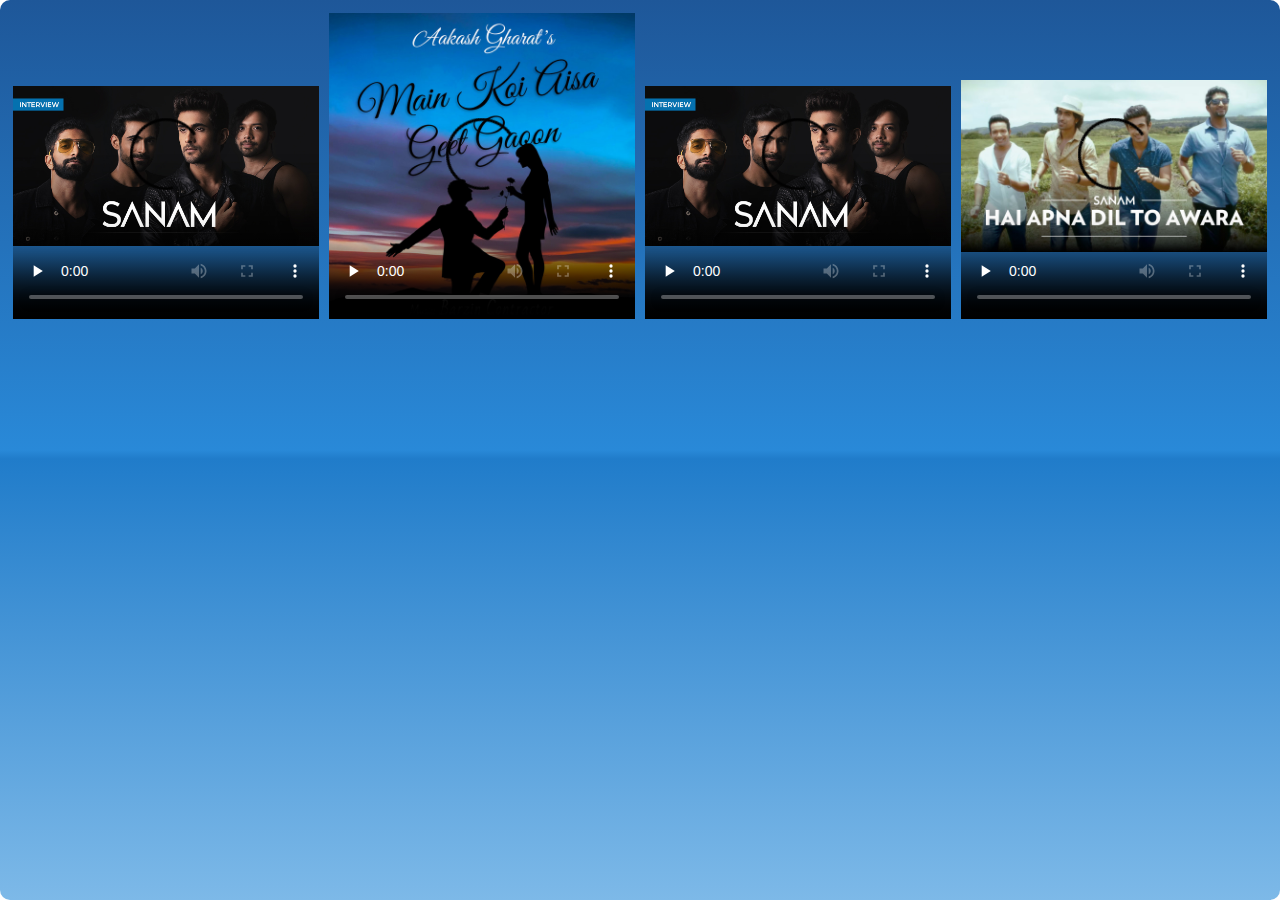
==== commit 7c7cbd95: "Merge pull request #1 from Innohub-Co-Projects/Sarveshrock-patch-1" ====
--- a/index (1).html
+++ b/index (1).html
@@ -1,303 +1,35 @@
 <!DOCTYPE html>
 <html lang="en">
-
 <head>
-    
     <meta charset="UTF-8">
+    <meta http-equiv="X-UA-Compatible" content="IE=edge">
     <meta name="viewport" content="width=device-width, initial-scale=1.0">
     <link rel="stylesheet" href="https://cdn.jsdelivr.net/npm/bootstrap-icons@1.7.2/font/bootstrap-icons.css">
-    <link rel="stylesheet" href="style.css">
-    <title>Music App</title>
+    <link rel="stylesheet" href="./style.css">
+    <title>Library</title>
 </head>
 
 <body>
+    <div class="video-container">
+  <div class="video-scroll">
+    <video class="video" src="Videos/san.mp4"  controls poster="sanam.jpg" preload="none"></video>
+    <video class="video" src="Videos/geet.mp4" controls poster="mai.jpg" preload="none"></video>
+    <video class="video" src="Videos/Chala Jata Hoon - Sanam.mp4" controls poster="sanam.jpg"  preload="none"></video>
+    <video class="video" src="Videos/videoplayback (4).mp4" controls poster="apna dil.jpg" preload="none" ></video>
+    <video class="video" src="Videos/wo Din.mp4" controls poster="wo Din.jpg" preload="none"></video>
+    <video class="video" src="Videos/Love story.mp4" controls poster="Hate Luv story.jpg" preload="none"></video>
+    <video class="video" src="Videos/Coke Studio - Season 14 - Pasoori - Ali Sethi x Shae Gill.mp4" controls poster="Pasoori.jpg" preload="none"></video>
+    <!-- Add more videos as needed -->
+  </div>
+</div>
 
+</div>
+  </video>
+</div>
 
-
-<header>
-    <div class="menu_side">
-        <h1>Playlist</h1>
-        <div class="playlist">
-            <h4 class="active"><span></span><i class="bi bi-music-note-beamed"></i> Playlist</h4>
-            <h4 ><span></span><i class="bi bi-music-note-beamed"></i> Last Listening</h4>
-            <h4 ><a href="Lyrics.html" link rel="stylesheet1" href="search.css">><span></span><i class="bi bi-music-note-beamed"></i> LYRICS</a></h4>
-        </div>
-        <div class="menu_song">
-            <li class="songItem">
-                <span>01</span>
-                <img src="img/1.jpg" alt="Alan">
-                <h5>
-                    On My Way
-                    <div class="subtitle">Alan Walker</div>
-                </h5>
-                    <i class="bi playListPlay bi-play-circle-fill" id="1"></i>
-            </li>
-            <li class="songItem">
-                <span>02</span>
-                <img src="img/1.jpg" alt="Alan">
-                <h5>
-                    On My Way
-                    <div class="subtitle">Alan Walker</div>
-                </h5>
-                    <i class="bi playListPlay bi-play-circle-fill" id="2"></i>
-            </li>
-            <li class="songItem">
-                <span>03</span>
-                <img src="img/1.jpg" alt="Alan">
-                <h5>
-                    On My Way
-                    <div class="subtitle">Alan Walker</div>
-                </h5>
-                    <i class="bi playListPlay bi-play-circle-fill" id="3"></i>
-            </li>
-            <li class="songItem">
-                <span>04</span>
-                <img src="img/1.jpg" alt="Alan">
-                <h5>
-                    On My Way
-                    <div class="subtitle">Alan Walker</div>
-                </h5>
-                    <i class="bi playListPlay bi-play-circle-fill" id="4"></i>
-            </li>
-            <li class="songItem">
-                <span>05</span>
-                <img src="img/1.jpg" alt="Alan">
-                <h5>
-                    On My Way
-                    <div class="subtitle">Alan Walker</div>
-                </h5>
-                    <i class="bi playListPlay bi-play-circle-fill" id="5"></i>
-            </li>
-            <li class="songItem">
-                <span>06</span>
-                <img src="img/1.jpg" alt="Alan">
-                <h5>
-                    On My Way
-                    <div class="subtitle">Alan Walker</div>
-                </h5>
-                    <i class="bi playListPlay bi-play-circle-fill" id="6"></i>
-            </li>
-        </div>
-    </div>
-
-
-    <div class="song_side">
-        <nav>
-            <<ul>
-                <li><a href="/index.html">MY LIBRARY <span></span></a></li>
-                <li><a href="/Discover.html">DISCOVER</a></li>
-                
-            </ul>
-            <div class="search">
-                <i class="bi bi-search"></i>
-                <input type="text" placeholder="Search Music...">
-            </div>
-            <div class="user">
-                <img src="bg.jpg" alt="User" title="InovationHub">
-            </div>
-        </nav>
-        <div class="content">
-            <h1>Alen Walker-Fade</h1>
-            <p>
-                You were the shadow to my light Did you feel us Another start You fade 
-                <br>
-                Away afraid our aim is out of sight Wanna see us Alive
-            </p>
-            <div class="buttons">
-                <button>PLAY</button>
-                <button>FOLLOW</button>
-            </div>
-        </div>
-        <div class="popular_song">
-            <div class="h4">
-                <h4>Popular Song</h4>
-                <div class="btn_s">
-                    <i id="left_scroll" class="bi bi-arrow-left-short"></i>
-                    <i id="right_scroll" class="bi bi-arrow-right-short"></i>
-                </div>
-            </div>
-            <div class="pop_song">
-                <li class="songItem">
-                    <div class="img_play">
-                        <img src="img/1.jpg" alt="alan">
-                        <i class="bi playListPlay bi-play-circle-fill" id="7"></i>
-                    </div>
-                    <h5>On My Way
-                        <br>
-                        <div class="subtitle">Alan Walker</div>
-                    </h5>
-                </li>
-                <li class="songItem">
-                    <div class="img_play">
-                        <img src="img/1.jpg" alt="alan">
-                        <i class="bi playListPlay bi-play-circle-fill" id="8"></i>
-                        <!-- change All id  -->
-                    </div>
-                    <h5>On My Way
-                        <br>
-                        <div class="subtitle">Alan Walker</div>
-                    </h5>
-                </li>
-                <li class="songItem">
-                    <div class="img_play">
-                        <img src="img/1.jpg" alt="alan">
-                        <i class="bi playListPlay bi-play-circle-fill" id="9"></i>
-                    </div>
-                    <h5>On My Way
-                        <br>
-                        <div class="subtitle">Alan Walker</div>
-                    </h5>
-                </li>
-                <li class="songItem">
-                    <div class="img_play">
-                        <img src="img/1.jpg" alt="alan">
-                        <i class="bi playListPlay bi-play-circle-fill" id="10"></i>
-                    </div>
-                    <h5>On My Way
-                        <br>
-                        <div class="subtitle">Alan Walker</div>
-                    </h5>
-                </li>
-                <li class="songItem">
-                    <div class="img_play">
-                        <img src="img/1.jpg" alt="alan">
-                        <i class="bi playListPlay bi-play-circle-fill" id="11"></i>
-                    </div>
-                    <h5>On My Way
-                        <br>
-                        <div class="subtitle">Alan Walker</div>
-                    </h5>
-                </li>
-                <li class="songItem">
-                    <div class="img_play">
-                        <img src="img/1.jpg" alt="alan">
-                        <i class="bi playListPlay bi-play-circle-fill" id="12"></i>
-                    </div>
-                    <h5>On My Way
-                        <br>
-                        <div class="subtitle">Alan Walker</div>
-                    </h5>
-                </li>
-                <li class="songItem">
-                    <div class="img_play">
-                        <img src="img/1.jpg" alt="alan">
-                        <i class="bi playListPlay bi-play-circle-fill" id="13"></i>
-                    </div>
-                    <h5>On My Way
-                        <br>
-                        <div class="subtitle">Alan Walker</div>
-                    </h5>
-                </li>
-                <li class="songItem">
-                    <div class="img_play">
-                        <img src="img/1.jpg" alt="alan">
-                        <i class="bi playListPlay bi-play-circle-fill" id="14"></i>
-                    </div>
-                    <h5>On My Way
-                        <br>
-                        <div class="subtitle">Alan Walker</div>
-                    </h5>
-                </li>
-                <li class="songItem">
-                    <div class="img_play">
-                        <img src="img/1.jpg" alt="alan">
-                        <i class="bi playListPlay bi-play-circle-fill" id="15"></i>
-                    </div>
-                    <h5>On My Way
-                        <br>
-                        <div class="subtitle">Alan Walker</div>
-                    </h5>
-                </li>
-            </div>
-        </div>
-        <div class="popular_artists">
-            <div class="h4">
-                <h4>Popular Artists</h4>
-                <div class="btn_s">
-                    <i id="left_scrolls" class="bi bi-arrow-left-short"></i>
-                    <i id="right_scrolls" class="bi bi-arrow-right-short"></i>
-                </div>
-            </div>
-            <div class="item">
-                <li>
-                    <img src="img/arjit.jpg" alt="Arjit Singh" title="Arjit Singh">
-                </li>
-                <li>
-                    <img src="img/alan.jpg" alt="Alan Walker" title="Alan Walker">
-                </li>
-                <li>
-                    <img src="img/atif.jpg" alt="Atif Aslam" title="Atif Aslam">
-                </li>
-                <li>
-                    <img src="img/guru.jpg" alt="Guru RAndawa" title="Guru Randawa">
-                </li>
-                <li>
-                    <img src="img/dhvani.jpg" alt="Dhvani" title="Dhvani">
-                </li>
-                <li>
-                    <img src="img/Diljit_Dosanjh.jpg" alt="Diljit Dosanjh" title="Diljit Dosanjh">
-                </li>
-                <li>
-                    <img src="img/jubin Nautiyal.jpg" alt="Jubin Nautiyal" title="Jubin Nautiyal">
-                </li>
-                <li>
-                    <img src="img/neha.jpg" alt="Neha Kakker" title="Neha Kakker">
-                </li>
-                <li>
-                    <img src="img/justin-bieber-lede.jpg" alt="Justin Bieber" title="Justin Bieber">
-                </li>
-                <li>
-                    <img src="img/honey.jpg" alt="Honey Singh" title="Honey Singh">
-                </li>
-                <li>
-                    <img src="img/akhil.jpg" alt="Akhil" title="Akhil">
-                </li>
-                <!-- change all img  -->
-            </div>
-        </div>
-    </div>
-
-
-    <div class="master_play">
-        <div class="wave">
-            <div class="wave1"></div>
-            <div class="wave1"></div>
-            <div class="wave1"></div>
-        </div>
-        <img src="img/26th.jpg" alt="Alan" id="poster_master_play">
-        <h5 id="title">Vande Mataram<br>
-            <div class="subtitle">Bankim Chandra</div>
-        </h5>
-        <div class="icon">
-            <i class="bi bi-skip-start-fill" id="back"></i>
-            <i class="bi bi-play-fill" id="masterPlay"></i>
-            <i class="bi bi-skip-end-fill" id="next"></i>
-        </div>
-        <span id="currentStart">0:00</span>
-        <div class="bar">
-            <input type="range" id="seek" min="0" value="0" max="100">
-            <div class="bar2" id="bar2"></div>
-            <div class="dot"></div>
-        </div>
-        <span id="currentEnd">0:00</span>
-
-        <div class="vol">
-            <i class="bi bi-volume-down-fill" id="vol_icon"></i>
-            <input type="range" id="vol" min="0" value="30" max="100">
-            <div class="vol_bar"></div>
-            <div class="dot" id="vol_dot"></div>
-        </div>
-    </div>
-
-    <div class="nav_bar">
-        <i class="bi bi-house-fill"></i>
-        <i class="bi bi-bullseye"></i>
-        <i class="bi bi-search"></i>
-        <i class="bi bi-heart-fill"></i>
-    </div>
-</header>
-    <script src="script.js"></script>
-    <script src="search.jsjs"></script>
+             
+    
 </body>
 
+<script src="./script.js"></script>
 </html>--- a/style.css
+++ b/style.css
@@ -1,648 +1,96 @@
-
-@import url('https://fonts.googleapis.com/css2?family=Poppins:wght@100;200;300;400;500;600;700;800;900&display=swap');
-* {
-    padding: 0%;
-    margin: 0%;
-    box-sizing: border-box;
+.video-container:hov {
+    width: 600px; /* adjust as needed */
+    height: 300px; /* adjust as needed */
+    overflow: hidden;
+    border-radius: 10px; /* Rounded corners */
+    box-shadow: 0px 0px 10px #ccc; /* Add a subtle shadow */
+    margin: 0 auto; /* center the container on the page */
 }
-
-body {
-    width: 100%;
-    height: 100vh;
-    background-color: #131312;
-    font-family: 'Poppins' , sans-serif;
-    display: flex;
-    align-items: center;
-    justify-content: center;
-}
-
-header {
-    width: 100%;
-    height: 100%;
-    display: flex;
-    flex-wrap: wrap;
-    overflow: hidden;
-}
-
-header .menu_side, .song_side {
-    position: relative;
-    width: 25%;
-    height: 90%;
-    background-color: #111727;
-    box-shadow: 5px 0px 2px #090f1f;
-    color: #fff;
-}
-
-header .song_side {
-    width:75%;
-    background: #0b1320;
-}
-
-header .master_play {
-    width: 100%;
-    height: 10%;
-    background: #111727;
-    box-shadow: 0px 3px 8px #090f1f;
-}
-
-header .menu_side h1 {
-    font-size: 20px;
-    margin: 15px 0px 0px 20px;
-    font-weight: 500;
-}
-
-header .menu_side .playlist {
-    margin:  40px 0px 0px 20px;
-}
-
-header .menu_side .playlist h4 {
-    font-size: 14px;
-    font-weight: 400;
-    padding-bottom: 10px;
-    color: #4c5262;
-    cursor: pointer;
-    display: flex;
-    align-items: center;
-    transition: .3s linear;
-}
-header .menu_side .playlist h4:hover {
-    color: #fff;
-}
-header .menu_side .playlist h4 span{
-    position: relative;
-    margin-right: 35px;
-}
-header .menu_side .playlist h4 span::before{
-    content: '';
-    position: absolute;
-    width: 4px;
-    height: 4px;
-    border: 2px solid #4c5262;
-    border-radius: 50%;
-    top: -4px;
-    transition: .3s linear;
-}
-header .menu_side .playlist h4:hover span::before{
-    border: 2px solid #fff;
-}
-header .menu_side .playlist h4 .bi{
-    display: none;
-}
-header .menu_side .playlist .active{
-    color: #36e2ec;
-}
-header .menu_side .playlist .active span{
-    display: none;
-}
-header .menu_side .playlist .active .bi{
-    display: flex;
-    margin-right: 20px;
-}
-header .menu_side .menu_song {
-    width: 100%;
-    height: 300px;
-    /* border: 1px solid #fff; */
-    margin-top: 40px;
-}
-header .menu_side .menu_song li{
-    position: relative;
-    list-style-type: none;
-    padding: 5px 0px 5px 20px;
-    display: flex;
-    align-items: center;
-    margin-bottom: 10px;
-    cursor: pointer;
-    transition: .3s linear;
-}
-header .menu_side .menu_song li:hover{
-    background: rgb(105, 105, 170,.1);
-}
-header .menu_side .menu_song li span{
-    font-size: 12px;
-    font-weight: 600;
-    color: #4c5262;
-}
-header .menu_side .menu_song li img{
-    width: 32px;
-    height: 32px;
-    margin-left: 25px;
-}
-header .menu_side .menu_song li h5{
-    font-size: 11px;
-    margin-left: 15px;
-}
-header .menu_side .menu_song li h5 .subtitle{
-    font-size: 9px;
-    color: #4c5262;
-}
-header .menu_side .menu_song li .bi{
-    position: absolute;
-    right: 15px;
-    top: 6px;
-    font-size: 16px;
-}
-
-header .master_play {
-    display: flex;
-    align-items: center;
-    justify-content: space-evenly;
-    z-index: 10;
-    padding: 0px 20px;
-}
-header .master_play .wave{
-    width: 30px;
-    height: 30px;
-    /* border: 1px solid #fff; */
-    padding-bottom: 5px;
-    display: flex;
-    align-items: flex-end;
-    margin-right: 10px;
-}
-header .master_play .wave .wave1{
-    width: 3px;
-    height: 10px;
-    margin-right: 3px ;
-    border-radius: 10px 10px 0px 0px ;
-    background: #36e2ec;
-    animation: unset;
-}
-header .master_play .wave .wave1:nth-child(2){
-    height: 13px;
-    /* animation-delay: .4s; */
-}
-header .master_play .wave .wave1:nth-child(3){
-    height: 8px;
-    /* animation-delay: .8s; */
-}
-/* javascript class wave  */
-header .master_play .active2 .wave1{
-    animation: wave .5s linear infinite;
-}
-header .master_play .active2 .wave1:nth-child(2){
-    animation-delay: .4s;
-}
-header .master_play .active2 .wave1:nth-child(3){
-    animation-delay: .8s;
-}
-
-@keyframes wave {
-    0%{
-        height: 10px;
-    }
-    50%{
-        height: 15px;
-    }
-    100%{
-        height: 10px;
-    }
+.video-container {
+    display: flex; /* display the videos as a flex container */
+    flex-wrap: wrap; /* allow videos to wrap to the next line if needed */
+    width: 100%; /* take up the full width of the parent container */
 }
 
 
-header .master_play img {
-    width: 35px;
-    height: 35px;
-}
-header .master_play h5 {
-    width: 130px;
-    font-size: 13px;
-    margin-left: 15px;
-    color: #fff;
-    line-height: 17px;
-}
-header .master_play h5 .subtitle{
-   font-size: 11px;
-   color: #4c5262;
-}
-header .master_play .icon{
-   font-size: 20px;
-   color: #fff;
-   margin: 0px 20px 0px 40px;
-   outline: none;
-}
-header .master_play .icon .bi{
- cursor: pointer;
- outline: none;
-}
-header .master_play .icon .bi:nth-child(2){
-border: 1px solid rgb(105, 105, 170,.1);
-border-radius: 50%;
-padding: 1px 4px 0px 6px;
-margin: 0px 5px;
-transition: .3s linear;
+.video {
+    width: calc(25% - 10px); /* take up 25% of the container's width, with a 10px margin */
+    margin: 5px; /* add a 5px margin to each side of the video */
+    flex-shrink: 0; /* prevent videos from shrinking below their width */
 }
 
-header .master_play span {
-    color: #fff;
-    width: 32px;
-    font-size: 11px;
-    font-weight: 400;
+.video-scroll {
+    display: flex; /* display the videos as a flex container */
+    flex-wrap: nowrap; /* prevent videos from wrapping to the next line */
+    overflow-x: scroll; /* add horizontal scrolling */
+    width: max-content; /* make the width of the container based on the size of the videos */
+
 }
-header .master_play #currentStart{
-    margin: 0px 0px 0px 20px;
+.video-scroll::-webkit-scrollbar {
+    width: 0em;
+   
+}
+ 
+
+
+.video {
+  width: calc(25% - 10px); /* take up 25% of the container's width, with a 10px margin */
+  margin: 5px; /* add a 5px margin to each side of the video */
+  flex-shrink: 0; /* prevent videos from shrinking below their width */
 }
 
-header .master_play .bar {
-    position: relative;
-    width: 43%;
-    height: 2px;
-    background: rgb(105, 105, 170,.1);
-    margin: 0px 15px 0px 10px;
-}
-header .master_play .bar .bar2{
-   position: absolute;
-   background: #36e2ec;
-   width: 0%;
-   height: 100%;
-   top: 0;
-   transition: 1s linear;
-}
-header .master_play .bar .dot{
-   position: absolute;
-   width: 5px;
-   height: 5px;
-   background: #36e2ec;
-   border-radius: 50%;
-   left: 0%;
-   top: -1px;
-   transition: 1s linear;
-}
-header .master_play .bar .dot::before{
-    content: '';
-   position: absolute;
-   width: 15px;
-   height: 15px;
-   border:1px solid #36e2ec;
-   border-radius: 50%;
-   left: -6px;
-   top: -6px;
-  box-shadow: inset 0px 0px 3px #36e2ec;
-}
-header .master_play .bar input{
-   position: absolute;
-   width: 100%;
-   top: -6px;
-   left: 0;
-   cursor: pointer;
-   z-index: 99999999;
-   transition: 3s linear;
-   opacity: 0;
-}
-header .master_play .vol{
-  position: relative;
-  width: 100px;
-  height: 2px;
-  margin-left: 50px;
- background: rgb(105, 105, 170,.1); 
-}
-header .master_play .vol .bi{
-position: absolute;
-color: #fff;
-font-size: 25px;
-top: -17px;
-left: -30px;
-}
-header .master_play .vol input{
-    position: absolute;
+#myVideo {
     width: 100%;
-    top: -10px;
-    left: 0;
-    cursor: pointer;
-    z-index: 99999999;
-    transition: 3s linear;
-    opacity: 0;
- }
-
- header .master_play .vol .vol_bar{
-    position: absolute;
-    background: #36e2ec;
-    width: 0%;
-    height: 100%;
-    top: 0;
-    transition: 1s linear;
- }
- header .master_play .vol .dot{
-    position: absolute;
-    width: 5px;
-    height: 5px;
-    background: #36e2ec;
-    border-radius: 50%;
-    left: 0%;
-    top: -1px;
-    transition: 1s linear;
- }
- header .master_play .vol .dot::before{
-     content: '';
-    position: absolute;
-    width: 15px;
-    height: 15px;
-    border:1px solid #36e2ec;
-    border-radius: 50%;
-    left: -6px;
-    top: -6px;
-   box-shadow: inset 0px 0px 3px #36e2ec;
- }
-
- header .song_side {
-     z-index: 2;
- }
- header .song_side::before{
-     content: '';
-     position: absolute;
-     width: 100%;
-     height: 300px;
-     background: url('bg.png');
-     z-index: -1;
- }
- header .song_side nav{
-    width: 90%;
-    height: 10%;
-    margin: auto;
-    /* border: 1px solid #fff; */
-    display: flex;
-    align-items: center;
-    justify-content: space-between;
- }
- header .song_side nav ul{
-    display: flex;
- }
- header .song_side nav ul li{
-    position: relative;
-    list-style-type: none;
-    font-size: 13px;
-    color: #4c5262;
-    margin-right: 25px;
-    cursor: pointer;
-    transition: .3s linear;
- }
- header .song_side nav ul li:hover{
-   color: #fff;
- }
- header .song_side nav ul li:nth-child(1){
-   color: #fff;
- }
- header .song_side nav ul li span{
-   position: absolute;
-   width: 100%;
-   height: 2.5px;
-   background: #36e2ec;
-   bottom: -5px;
-   left: 0;
-   border-radius: 20px;
- }
- header .song_side nav .search{
-   position: relative;
-   width: 40%;
-   padding: 1px 10px;
-   border-radius: 20px;
-   color: gray;
- }
- header .song_side nav .search::before{
-     content: '';
-   position: absolute;
-   width: 100%;
-   height: 100%;
-   border-radius: 20px;
-   background: rgb(184, 184, 184,.1);
-   backdrop-filter: blur(5px);
-   z-index: -1;
- }
- header .song_side nav .search .bi{
-    font-size: 13px;
-    padding: 3px 0px 0px 10px;
- }
- header .song_side nav .search input{
-    background: none;
-    outline: none;
-    border: none;
-    padding: 0px 10px;
-    color: #fff;
-    font-size: 12px;
- }
- header .song_side nav .user{
-    position: relative;
-    width: 30px;
-    height: 30px;
-    border-radius: 50%;
-    cursor: pointer;
- }
- header .song_side nav .user img{
-    position: absolute;
-    width: 30px;
-    height: 30px;
-    border-radius: 50%;
-    box-shadow: 2px 2px 8px #131312;
- }
-
- header .song_side .content {
-     width:90%;
-     height: 30%;
-     margin: auto;
-     /* border: 1px solid #fff; */
-     padding-top: 20px;
- }
- 
- header .song_side .content h1{
-    font-size: 25px;
-    font-weight: 600;
- }
- header .song_side .content p{
-    font-size: 11px;
-    font-weight: 400;
-    color: #4c5262;
-    margin: 5px;
- }
- header .song_side .content .buttons{
-    margin-top: 15px;
- }
- header .song_side .content .buttons button{
-    width: 130px;
-    height: 30px;
-    border: 2px solid #36e2ec;
-    outline: none;
-    border-radius: 20px;
-    background: #5adae0;
-    color: #fff;
-    cursor: pointer;
-    transition: .3s linear;
- }
- header .song_side .content .buttons button:hover{
-    border: 2px solid #36e2ec;
-    background: none;
-    color: #36e2ec;
- }
- header .song_side .content .buttons button:nth-child(2){
-    border: 2px solid #36e2ec;
-    background: none;
-    color: #36e2ec;
- }
- header .song_side .content .buttons button:nth-child(2):hover{
-    border: 2px solid #36e2ec;
-    background: #36e2ec;
-    color: #fff;
- }
-
- header .song_side .popular_song {
-     width: 90%;
-     height: auto;
-     /* border: 1px solid #fff; */
-     margin: auto;
-     margin-top: 15px;
- }
- header .song_side .popular_song .h4{
-    display: flex;
-    align-items: center;
-    justify-content: space-between;
- }
- header .song_side .popular_song .h4 .bi{
-    color: #a4a8b4;
-    cursor: pointer;
-    transition: .3s linear;
- }
- header .song_side .popular_song .h4 .bi:hover{
-    color: #fff;
- }
-
- header .song_side .popular_song .pop_song {
-     width: 100%;
-     height: 150px;
-     margin-top: 15px;
-     display: flex;
-     overflow-x: auto;
-     scroll-behavior: smooth;
- }
- header .song_side .popular_song .pop_song::-webkit-scrollbar{
-     display: none;
- }
- header .song_side .popular_song .pop_song li{
-     min-width: 100px;
-     height: 140px;
-     list-style-type: none;
-     margin-right: 10px;
-     transition: .3s linear;
- }
- header .song_side .popular_song .pop_song li:hover{
-     background: rgb(105, 105, 170,.1);
- }
- header .song_side .popular_song .pop_song li .img_play{
-    position: relative;
-    width: 100px;
-    height: 100px;
-    display: flex;
-    align-items: center;
-    justify-content: center;
- }
- header .song_side .popular_song .pop_song li .img_play img{
-   width: 100%;
-   height: 100%;
- }
- header .song_side .popular_song .pop_song li .img_play .bi{
-   position: absolute;
-   font-size: 20px;
-   cursor: pointer;
-   transition: .3s linear;
-   opacity: 0;
- }
- header .song_side .popular_song .pop_song li .img_play:hover .bi{
-   opacity: 1;
- }
- header .song_side .popular_song .pop_song li h5{
-   padding: 5px 0px 0px 5px;
-   line-height: 15px;
-   font-size: 10px;
- }
- header .song_side .popular_song .pop_song li h5 .subtitle{
-   font-size: 9px;
-   color: #4c5262;
- }
-
- header .song_side .popular_artists {
-    width: 90%;
-    height: auto;
-    /* border: 1px solid #fff; */
-    margin: auto;
-    margin-top: 15px;
-}
-header .song_side .popular_artists .h4{
-   display: flex;
-   align-items: center;
-   justify-content: space-between;
-}
-header .song_side .popular_artists .h4 .bi{
-   color: #a4a8b4;
-   cursor: pointer;
-   transition: .3s linear;
-}
-header .song_side .popular_artists .h4 .bi:hover{
-   color: #fff;
-}
-header .song_side .popular_artists .item{
-  width: 100%;
-  height: auto;
-  margin-top: 10px;
-  display: flex;
-  overflow-x: auto;
-  scroll-behavior: smooth;
-}
-header .song_side .popular_artists .item::-webkit-scrollbar{
-  display: none;
-}
-header .song_side .popular_artists .item li{
- list-style-type: none;
- position: relative;
- min-width: 60px;
- height: 60px;
- /* background-color: #fff; */
- border-radius: 50%;
- margin-right: 20px;
- cursor: pointer;
-}
-header .song_side .popular_artists .item li img{
- width: 100%;
- height: 100%;
- border-radius: 50%;
- position: absolute;
+    border-radius: 10px; /* Rounded corners to match the container */
 }
 
-header .nav_bar {
-    display: none;
+/* Add a gradient background */
+.video-container:before {
+    content: "";
+    position: absolute;
+    top: 0;
+    left: 0;
+    width: 100%;
+    height: 100%;
+    background: linear-gradient(to bottom, #1e5799 0%, #2989d8 50%, #207cca 51%, #7db9e8 100%);
+    border-radius: 10px;
+    z-index: -1; /* place behind the video */
 }
 
+/* Add a play button on the center of the video */
+#myVideo::before:hover {
+    content: "";
+    font-size: 90px;
+    color: #fff;
+    position: absolute;
+    top: 50%;
+    left: 50%;
+    transform: translate(-50%, -50%);
+    text-shadow: 0px 0px 10px #000;
+    opacity: 0.8;
+    z-index: 1; /* place above the video */
+}
 
-@media screen and (max-width:600px){
-    header .nav_bar {
-        width: 100%;
-        height: 8%;
-        background-color: #0b1320;
-        color: white;
-        z-index: 100;
-        display: grid;
-        grid-template-columns: 1fr 1fr 1fr 1fr;
-        place-items: center;
-    }
+/* Style the video controls */
+#myVideo::-webkit-media-controls {
+    display: none !important;
+}
 
-    header {
-        flex-flow: column;
-    }
+.video-container:hover #myVideo::-webkit-media-controls {
+    display: flex !important;
+    background: linear-gradient(to bottom, rgba(0, 0, 0, 0) 0%, rgba(0, 0, 0, 0.5) 100%);
+    border-radius: 0 0 10px 10px; /* rounded bottom corners */
+}
 
-    header .menu_side {
-        /* hide side menu */
-        position: absolute;
-        right: 500em;
-    }
-    header .song_side {
-        width: 100%;
-    }
-    header .master_play {
-        width: 100%;
-    }
-    /* disable a bunch of player elements */
-    header .master_play span {
-        display: none;
-    }
-    header .master_play .bar {
-        display: none;
-    }
-    header .master_play .vol{
-        display: none;
-    }
+.video-container:hover #myVideo::-webkit-media-controls-panel {
+    background: transparent !important;
 }
+
+.video-container:hover #myVideo::-webkit-media-controls-play-button,
+.video-container:hover #myVideo::-webkit-media-controls-mute-button,
+.video-container:hover #myVideo::-webkit-media-controls-timeline,
+.video-container:hover #myVideo::-webkit-media-controls-volume-slider,
+.video-container:hover #myVideo::-webkit-media-controls-current-time-display,
+.video-container:hover #myVideo::-webkit-media-controls-time-remaining-display {
+    color: #fff;
+}
